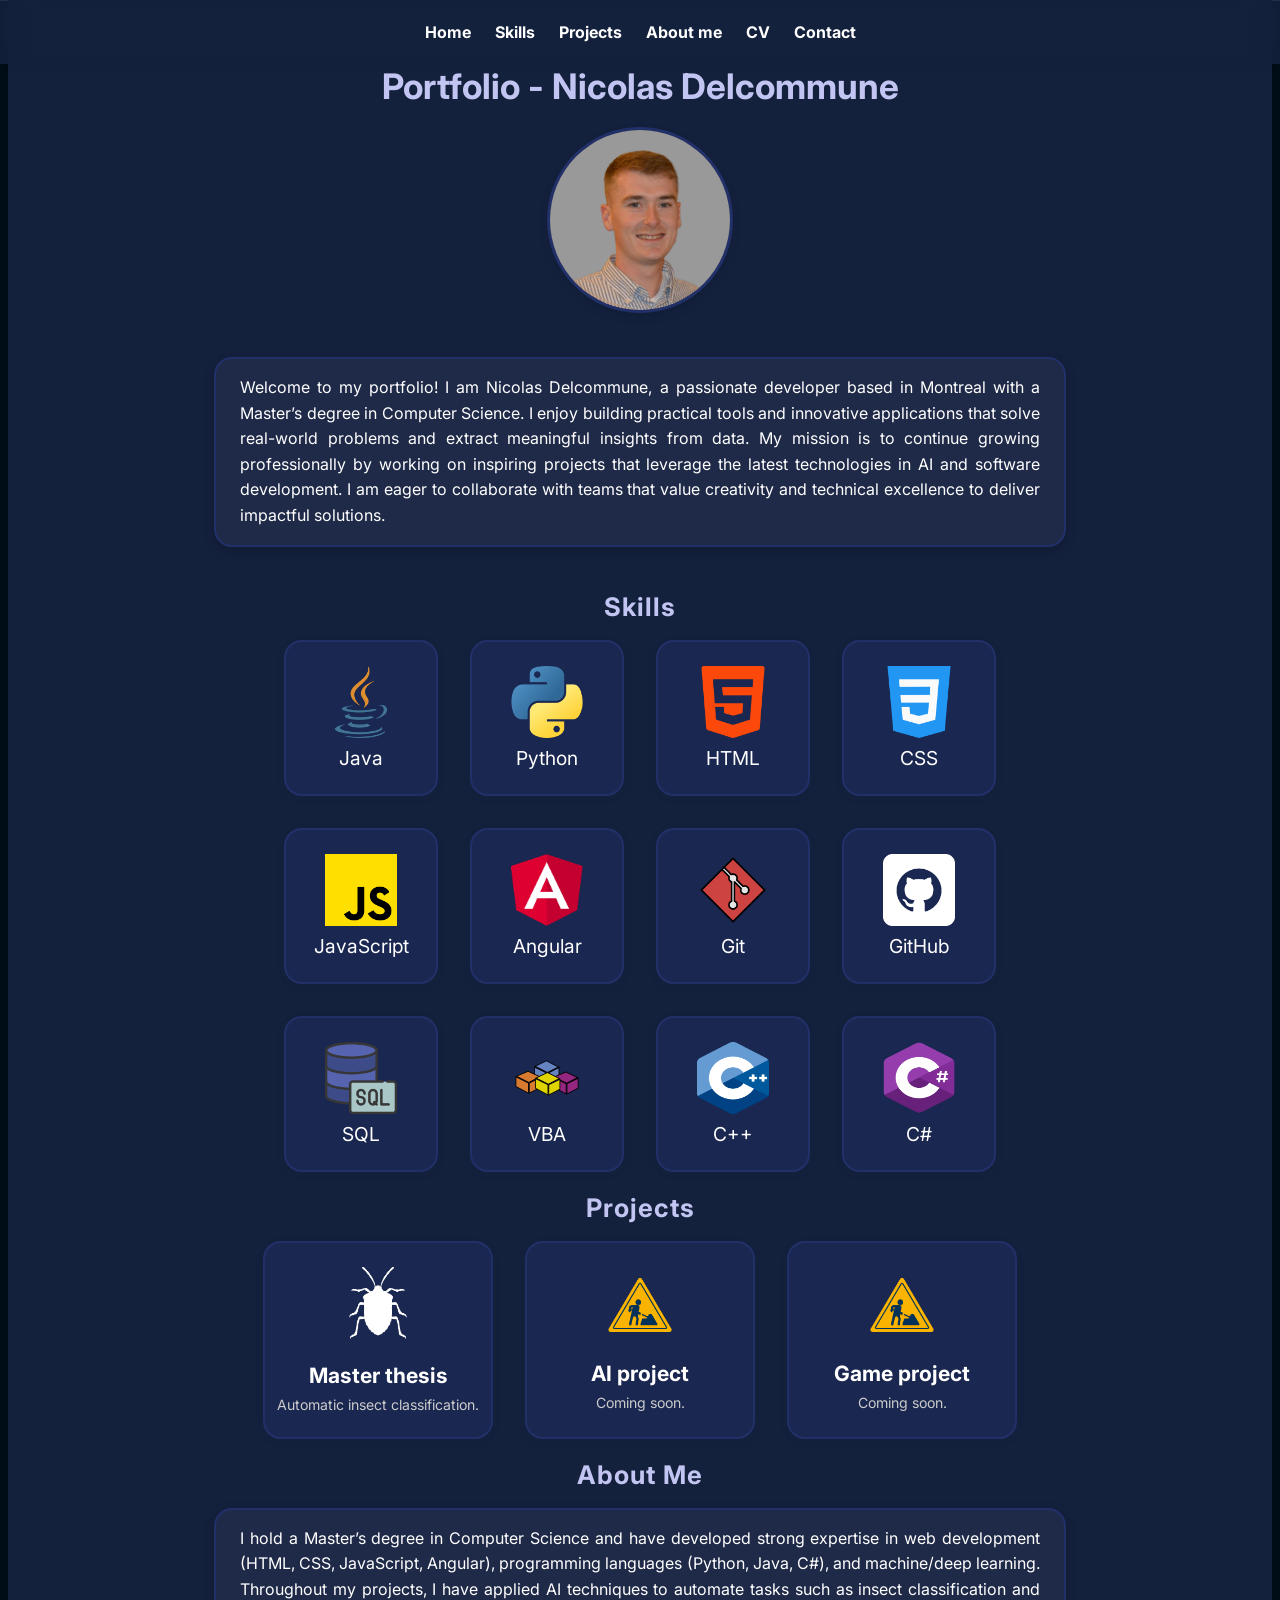
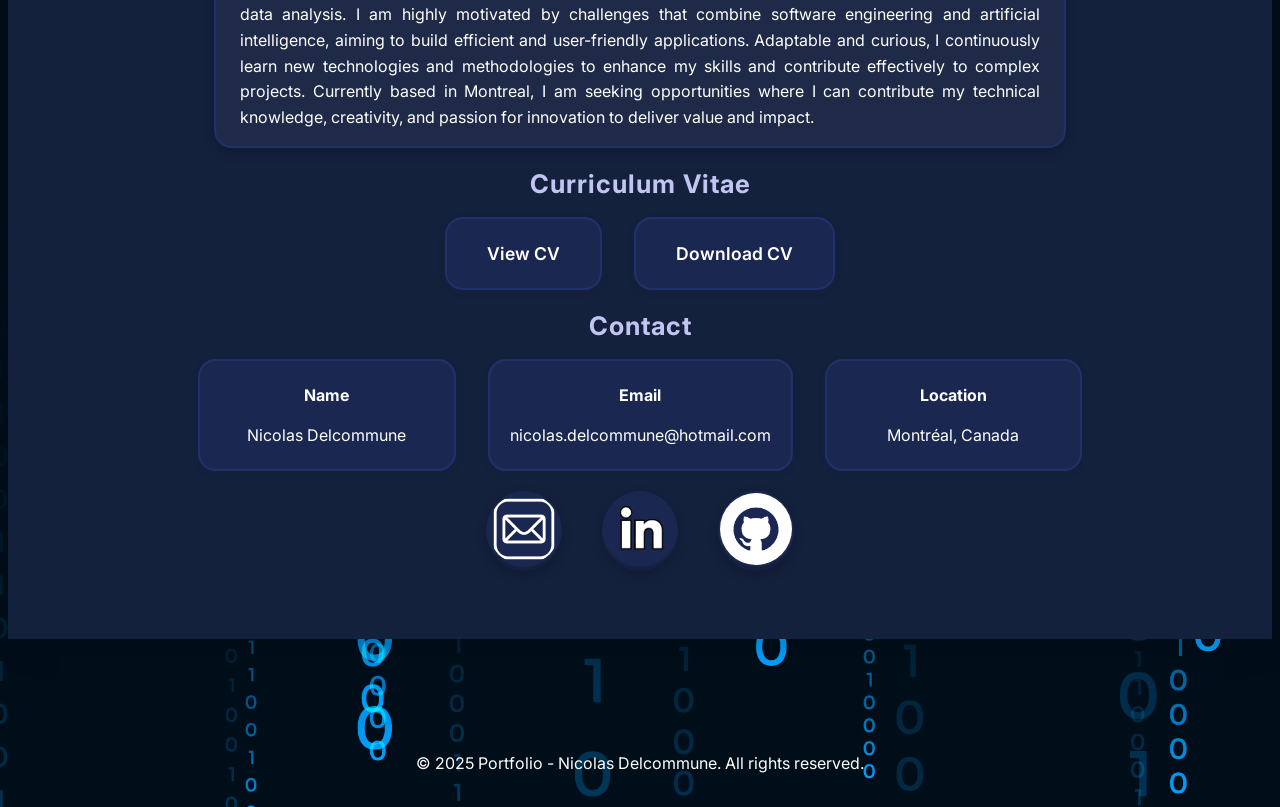
==== index.html @ 07077e5b "ok" ====
<!DOCTYPE html>
<html lang="en">
<head>
    <meta charset="UTF-8">
    <meta name="viewport" content="width=device-width, initial-scale=1.0">
    <title>Portfolio - Nicolas Delcommune</title>
    <link rel="stylesheet" href="styles/main.css">
</head>
<body>
  <div class="main-bg">
    <header>
        <nav>
            <ul>
                <li><a href="#home">Home</a></li>
                <li><a href="#skills">Skills</a></li>
                <li><a href="#projects">Projects</a></li>
                <li><a href="#about_me">About me</a></li>
                <li><a href="#cv">CV</a></li>
                <li><a href="#contact">Contact</a></li>
            </ul>
        </nav>
        <div class="header-spacer"></div>
    </header>

    <section id="home">
        <div class="main-title">
            Portfolio - Nicolas Delcommune
        </div>
        <div class="profile-photo">
                <img src="assets/Photo_CV_cropped.png" alt="My Photo">
            </div>
        <div class="home-content">
            <p>Welcome to my portfolio! I am Nicolas Delcommune, 
                a passionate developer based in Montreal with a Master’s degree in Computer Science. 
                I enjoy building practical tools and innovative applications 
                that solve real-world problems and extract meaningful insights from data.
                My mission is to continue growing professionally by working on inspiring projects that leverage 
                the latest technologies in AI and software development. I am eager to collaborate with teams that
                 value creativity and technical excellence to deliver impactful solutions.</p>
        </div>
    </section>

    <section id="skills">
        <h2>Skills</h2>
        <ul id="skills-content">
            <li>
                <img src="assets/logos/java.png" alt="Java" class="skill-logo" />
                Java
            </li>
            <li>
                <img src="assets/logos/python.png" alt="Python" class="skill-logo" />
                Python
            </li>
            <li>
                <img src="assets/logos/html-5.png" alt="HTML5" class="skill-logo" />
                HTML
            </li>
            <li>
                <img src="assets/logos/css-3.png" alt="CSS3" class="skill-logo" />
                CSS
            </li>
            <li>
                <img src="assets/logos/js.png" alt="JavaScript" class="skill-logo" />
                JavaScript
            </li>
            <li>
                <img src="assets/logos/angular.png" alt="Angular" class="skill-logo" />
                Angular
            </li>
            <li>
                <img src="assets/logos/gite.png" alt="Git" class="skill-logo" />
                Git
            </li>
            <li>
                <img src="assets/logos/github.png" alt="GitHub" class="skill-logo" />
                GitHub
            </li>
            <li>
                <img src="assets/logos/serveur-sql.png" alt="SQL" class="skill-logo" />
                SQL
            </li>
            <li>
                <img src="assets/logos/vba.svg" alt="VBA" class="skill-logo" />
                VBA
            </li>
            <li>
                <img src="assets/logos/c++.png" alt="C++" class="skill-logo" />
                C++
            </li>
            <li>
                <img src="assets/logos/csharp.png" alt="C#" class="skill-logo" />
                C#
            </li>
            <!-- <li>
                <img src="assets/logos/android.png" alt="Android Studio" class="skill-logo" />
                Android Studio
            </li> -->
        </ul>
    </section>  

    <section id="projects">
        <h2>Projects</h2>
        <ul id="projects-list-content">
            <li><a href="assets/Master thesis.pdf" target="_blank">
                <img src="assets/logos/insecte.png" alt="Projet 1" class="skill-logo" />
                <div class="project-title">Master thesis</div>
                <div class="project-desc">Automatic insect classification.</div>
                </a>
            </li>
            <li>
                <img src="assets/logos/travaux.png" alt="Projet 2" class="skill-logo" />
                <div class="project-title">AI project</div>
                <div class="project-desc">Coming soon.</div>
            </li>
            <li>
                <img src="assets/logos/travaux.png" alt="Projet 3" class="skill-logo" />
                <div class="project-title">Game project</div>
                <div class="project-desc">Coming soon.</div>
            </li>
        </ul>
    </section>

    <section id="about_me">
        <h2>About Me</h2>
        <div class="about-me-content">
            <p> I hold a Master’s degree in Computer Science and have developed strong expertise in 
                web development (HTML, CSS, JavaScript, Angular), programming languages (Python, Java, C#),
                 and machine/deep learning. Throughout my projects, I have applied AI techniques to 
                 automate tasks such as insect classification and data analysis.
                 I am highly motivated by challenges that combine software engineering and artificial 
                 intelligence, aiming to build efficient and user-friendly applications. Adaptable and 
                 curious, I continuously learn new technologies and methodologies to enhance my skills
                  and contribute effectively to complex projects.
                  Currently based in Montreal, I am seeking opportunities where I can contribute my 
                  technical knowledge, creativity, and passion for innovation to deliver value and impact.
            </p>
        </div>
    </section>

    <section id="cv">
        <h2>Curriculum Vitae</h2>
        <div class="cv-buttons">
            <a href="assets/cv.pdf" target="_blank" class="cv-btn">
                View CV
            </a>
            <a href="assets/cv.pdf" download class="cv-btn">
                Download CV
            </a>
        </div>
    </section>

    <section id="contact">
        <h2>Contact</h2>
 <!-- <li><strong>LinkedIn:</strong> <a href="https://linkedin.com/in/nicolas-delcommune" target="_blank">Linkedin</a></li> -->

            <ul id="contact-content">
                <li><strong>Name</strong><br/> Nicolas Delcommune</li>
                <li><strong>Email</strong><br/> nicolas.delcommune@hotmail.com</li>
                <li><strong>Location</strong><br/> Montréal, Canada</li>
            </ul>
             <ul id="contact-icons">
            <li>
                <a href="mailto:nicolas.delcommune@hotmail.com" target="_blank" rel="noopener noreferrer">
                    <img src="assets/logos/mail.png" alt="Send an email" class="icon-button" />
                </a>
            </li>
            <li>
                <a href="https://www.linkedin.com/in/nicolas-delcommune" target="_blank" rel="noopener noreferrer">
                    <img src="assets/logos/linkedin.webp" alt="LinkedIn Profile" class="icon-button" />
                </a>
            </li>
            <li>
                <a href="https://github.com/ton-github" target="_blank" rel="noopener noreferrer" onclick="alert('My Github is coming soon!'); return false;">
                    <img src="assets/logos/github.png" alt="GitHub Profile" class="icon-button" />
                </a> 
            </li>
        </ul>
        </div>
    </section>

    <footer>
        <p>&copy; 2025 Portfolio - Nicolas Delcommune. All rights reserved.</p>
    </footer>

    <script src="scripts/main.js"></script>
  </div>
</body>
</html>
---- styles/main.css ----
@import url('https://fonts.googleapis.com/css2?family=Inter:wght@400;700&display=swap');

html {
    height: 100%;
    background: rgba(20, 33, 61, 0.85);
}
body {
    min-height: 100vh;
    background: url('../assets/fond_bi.jpg') center center repeat-y;
    background-size: cover;
    color: #fff;
    font-family: 'Inter', Arial, sans-serif;
    margin: 0;
    padding: 0;
    position: relative;
}

header {
    position: fixed;
    top: 0;
    left: 50%;
    transform: translateX(-50%);
    width: 100%;
    background: rgba(20, 33, 61, 0.85);
    color: #fff;
    z-index: 1000;
    box-shadow: 0 2px 8px rgba(0,0,0,0.05);
    display: flex;
    flex-direction: row;
    align-items: center;
    justify-content: center; 
    padding: 0 32px;
    min-height: 64px;
    backdrop-filter: blur(12px);
    -webkit-backdrop-filter: blur(12px);
    transition: background 0.3s;
}

header h1 {
    margin: 0;
    padding: 16px 0;
    font-size: 1.5em;
    text-align: left;            
    width: auto;               
}
.header-spacer {
    flex: 1;
}

nav {
    display: flex;
    justify-content: center;
    width: 100%;
}

nav ul {
    list-style: none;
    margin: 0;
    padding: 0;
    display: flex;
    align-items: center;
    justify-content: center;
    width: 100%;
}

nav ul li {
    margin: 0 12px;
}

nav ul li a {
    color: #fff;
    text-decoration: none;
    font-weight: bold;
    padding: 8px 0;
    transition: border-bottom 0.2s;
    border-bottom: 2px solid transparent;
}

nav ul li a:hover {
    border-bottom: 2px solid #fff;
}

body > *:not(header) {
    margin-top: 80px;
}


.main-title {
    font-size: 2.2em;
    font-weight: 700;
    color: #c2c5f1;
    text-align: center;
    margin-top: 65px;
}



.profile-photo {
  display: flex;
  justify-content: center;
  margin: 20px 0;
}

.profile-photo img {
  width: 180px;
  height: 180px;
  object-fit: cover;
  border-radius: 50%;
  border: 3px solid #22306a; /* Couleur du cadre */
  box-shadow: 0 4px 10px rgba(0, 0, 0, 0.1);
}

.home-content {
    max-width: 800px;
    padding: 0 24px;
    text-align: justify;
    line-height: 1.6;
    background-color: #1f2a48;  /* Couleur de fond du cadre */
    border-radius: 18px;
    border: 2px solid #22306a;  /* Couleur de la bordure */
    box-shadow: 0 4px 12px rgba(0,0,0,0.2);
    margin: 24px 0;
}

/* Titres de section */
section h2 {
    color: #c2c5f1;
    margin-top: 0;
    font-size: 1.6em;           /* plus grand */
    border-bottom: none;         /* on va utiliser une vraie séparation de section */
    padding-bottom: 0;
    margin-bottom: 18px;
    text-align: center;
    font-weight: 700;
    letter-spacing: 1px;

}

/* Centrer le contenu des sections */
section {
    display: flex;
    flex-direction: column;
    align-items: center;
    justify-content: center;
    text-align: center;
    scroll-margin-top: 90px; /* adapte à la hauteur réelle de ta barre */
    margin-bottom: 20px; /* espace entre les sections */
}

/* Footer */
footer {
    text-align: center;
    padding: 18px 0;
    color: #fff;
    background: transparent;
    font-size: 1em;
}

/* Responsive */
@media (max-width: 700px) {
    header h1 {
        display: block;
        padding: 12px;
        font-size: 1.1em;
    }
    nav ul {
        flex-direction: column;
        align-items: flex-start;
    }
    nav ul li {
        margin: 6px 0;
    }
}

/* Skills en grille de 3 */
#skills-content {
    display: grid;
    grid-template-columns: repeat(4, 1fr); /* 4 par ligne */
    gap: 32px 16px;
    padding: 0;
    margin: 0 auto;
    max-width: 900px; /* élargir si besoin */
}

#skills-content li {
    display: flex;
    flex-direction: column;
    align-items: center;
    justify-content: center;
    list-style: none;
    font-size: 1.2em;
    background: #1a2750;           /* bleu légèrement plus clair */
    border: 2px solid #22306a;     /* bleu-gris pour le cadre */
    border-radius: 18px;
    box-shadow: 0 2px 8px rgba(20,33,61,0.08);
    padding: 24px 0;
    margin: 0 8px;
    transition: transform 0.15s, box-shadow 0.15s;
    width: 150px;            /* largeur fixe pour les éléments */
}

#skills-content li:hover {
    transform: translateY(-4px) scale(1.04);
    box-shadow: 0 6px 18px rgba(20,33,61,0.18);
    border-color: #fca311; /* effet orange au hover */
}

.skill-logo {
    width: 72px;                 /* Plus grand */
    height: 72px;
    margin-right: 0;
    margin-bottom: 8px;          /* Espace entre image et texte */
}

/* Grille pour les projets */
#projects-list-content {
    display: grid;
    grid-template-columns: repeat(3, 1fr); /* 3 par ligne */
    gap: 32px 16px;
    padding: 0;
    margin: 0 auto;
    max-width: 900px;
}

#projects-list-content li {
    display: flex;
    flex-direction: column;
    align-items: center;
    justify-content: center;
    list-style: none;
    font-size: 1.1em;
    background: #1a2750;
    border: 2px solid #22306a;
    border-radius: 18px;
    box-shadow: 0 2px 8px rgba(20,33,61,0.08);
    padding: 24px 0;
    margin: 0 8px;
    transition: transform 0.15s, box-shadow 0.15s;
}

#projects-list-content li:hover {
    transform: translateY(-4px) scale(1.04);
    box-shadow: 0 6px 18px rgba(20,33,61,0.18);
    border-color: #fca311;
}

.project-title {
    font-weight: bold;
    margin-top: 12px;
    color: #fff;
    font-size: 1.2em;
}

.project-desc {
    color: #ccc;
    margin-top: 8px;
    font-size: 0.8em;
    padding: 0 12px;
    text-align: center;
}


.about-me-content {
    max-width: 800px;
    padding: 0 24px;
    text-align: justify;
    line-height: 1.6;
    background-color: #1f2a48;  /* Couleur de fond du cadre */
    border-radius: 18px;
    border: 2px solid #22306a;  /* Couleur de la bordure */
    box-shadow: 0 4px 12px rgba(0,0,0,0.2);
}

.cv-buttons {
    display: flex;
    gap: 32px;
    justify-content: center;
}

.cv-btn {
    display: flex;
    align-items: center;
    justify-content: center;
    background: #1a2750;
    border: 2px solid #22306a;
    border-radius: 18px;
    color: #fff;
    font-size: 1.1em;
    font-weight: 600;
    padding: 24px 40px;
    text-decoration: none;
    box-shadow: 0 2px 8px rgba(20,33,61,0.08);
    transition: transform 0.15s, box-shadow 0.15s, border-color 0.15s;
}

.cv-btn:hover {
    transform: translateY(-4px) scale(1.04);
    box-shadow: 0 6px 18px rgba(20,33,61,0.18);
    border-color: #fca311;
    color: #fca311;
}

.main-bg {
    max-width: 1200px;
    margin: 0 auto;
    background: #14213d;
    box-shadow: 0 4px 32px rgba(0,0,0,0.18);
    padding: 0 32px 32px 32px;
    position: relative;
    z-index: 2;
}



/* Grille pour les projets */
#contact-content {
    display: grid;
    grid-template-columns: repeat(3, 1fr); /* 3 par ligne */
    gap: 32px 16px;
    padding: 0;
    margin: 0 auto;
    max-width: 900px;
}

#contact-content li {
    display: flex;
    flex-direction: column;
    align-items: center;
    justify-content: center;
    list-style: none;
    font-size: 1em;
    background: #1a2750;
    border: 2px solid #22306a;
    border-radius: 18px;
    box-shadow: 0 2px 8px rgba(20,33,61,0.08);
    padding: 24px 20px;
    margin: 0 8px;
    transition: transform 0.15s, box-shadow 0.15s;
}

#contact-content li:hover {
    transform: translateY(-4px) scale(1.04);
    box-shadow: 0 6px 18px rgba(20,33,61,0.18);
    border-color: #fca311;
}

.contact-title {
    font-weight: bold;
    margin-top: 12px;
    color: #fff;
    font-size: 1.2em;
}

.contact-desc {
    color: #ccc;
    margin-top: 8px;
    font-size: 0.8em;
    padding: 0 12px;
    text-align: center;
}

#contact-icons {
    display: flex;
    justify-content: center;
    gap: 40px;
    padding: 0;
    margin-top: 20px;
    list-style: none;
}

#contact-icons li {
    display: flex;
    align-items: center;
    justify-content: center;
    border-radius: 50%;
    overflow: hidden;
    transition: transform 0.2s, box-shadow 0.2s;
    box-shadow: 0 4px 12px rgba(0, 0, 0, 0.2);
}

#contact-icons li:hover {
    transform: scale(1.1);
    box-shadow: 0 8px 24px rgba(0, 0, 0, 0.4);
}

.icon-button {
    width: 72px;
    height: 72px;
    object-fit: cover;
    border-radius: 50%;
    border: 2px solid #1a2750;
    background-color: #1a2750;
    transition: filter 0.3s;
}

.icon-button:hover {
    filter: brightness(1.2);
}

@media (max-width: 700px) {
    #skills-content {
        grid-template-columns: repeat(2, 1fr);
    }
}
@media (max-width: 450px) {
    #skills-content {
        grid-template-columns: 1fr;
    }
}

#projects-list-content li a {
    text-decoration: none;  /* supprime le soulignement */
    color: inherit;         /* garde la couleur du texte d'origine */
}

#projects-list-content li a:hover {
    color: #fca311; /* optionnel : changer la couleur au survol pour un effet */
}
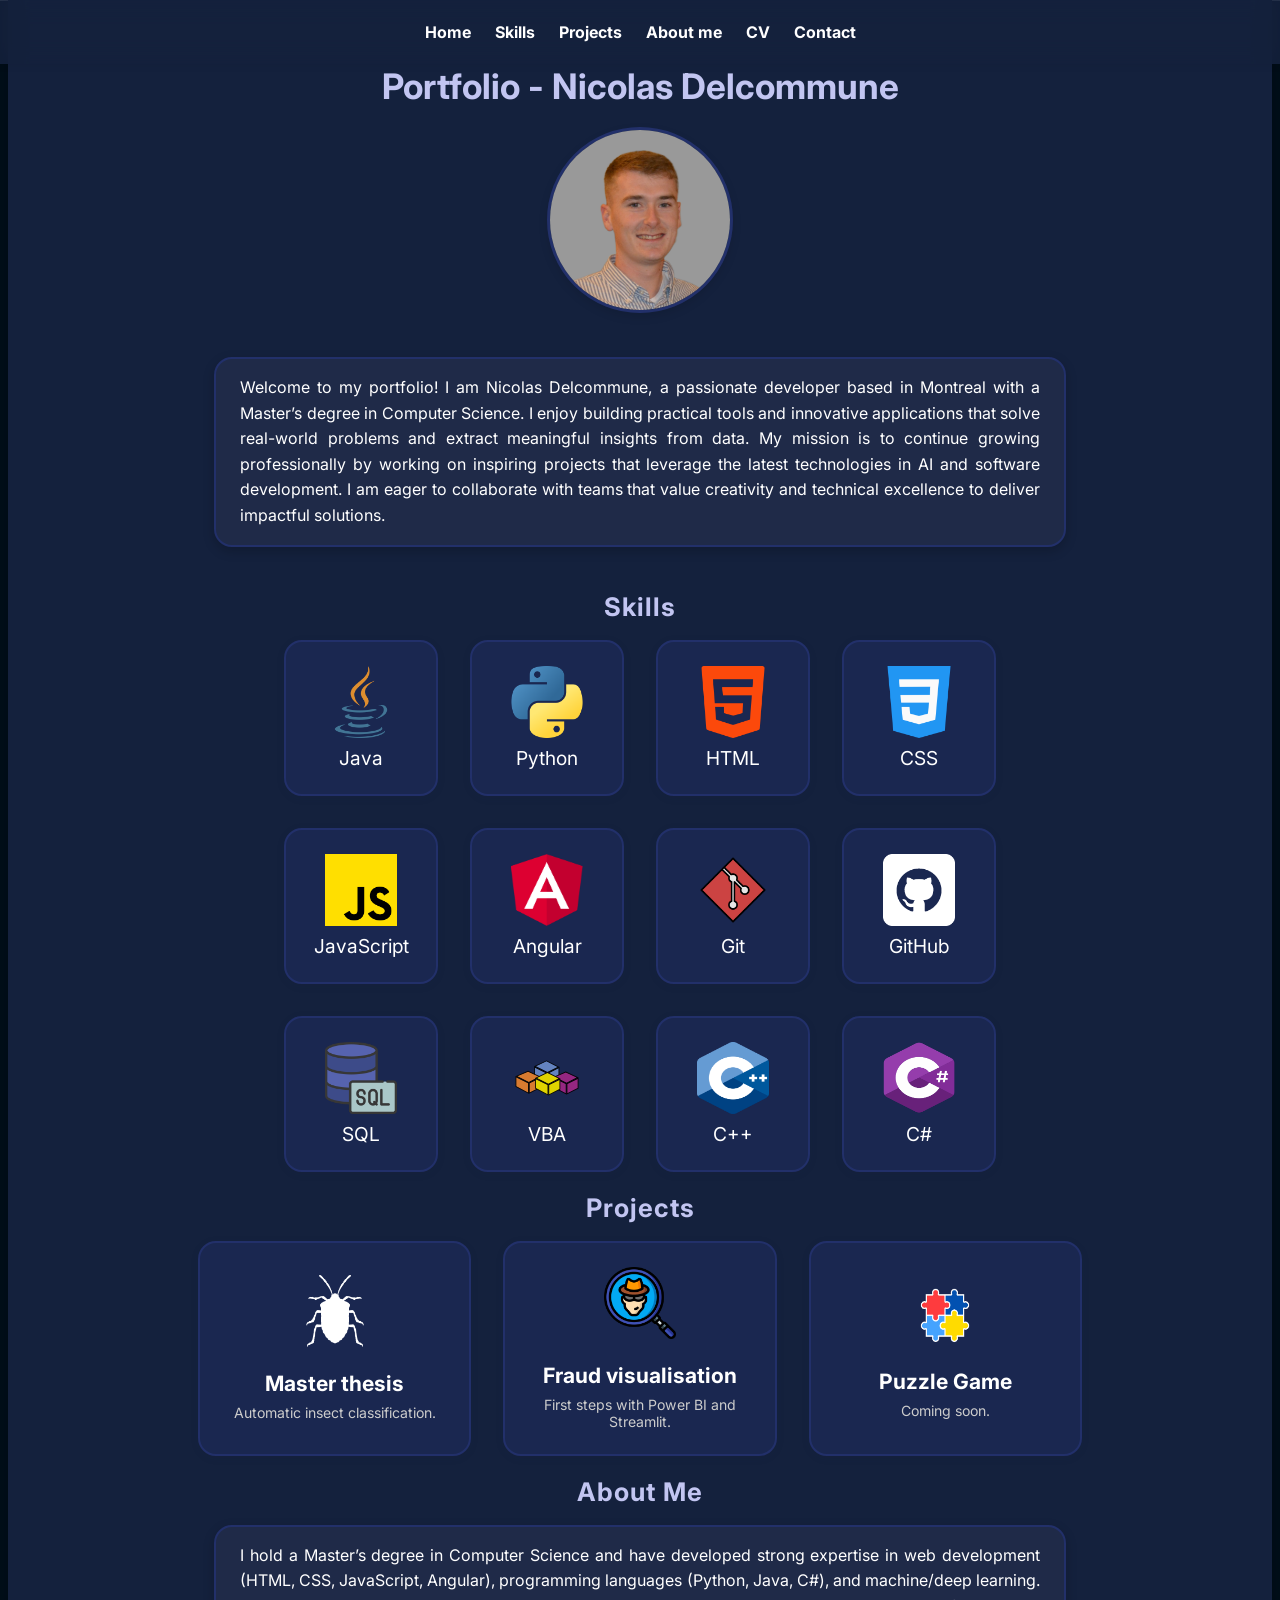
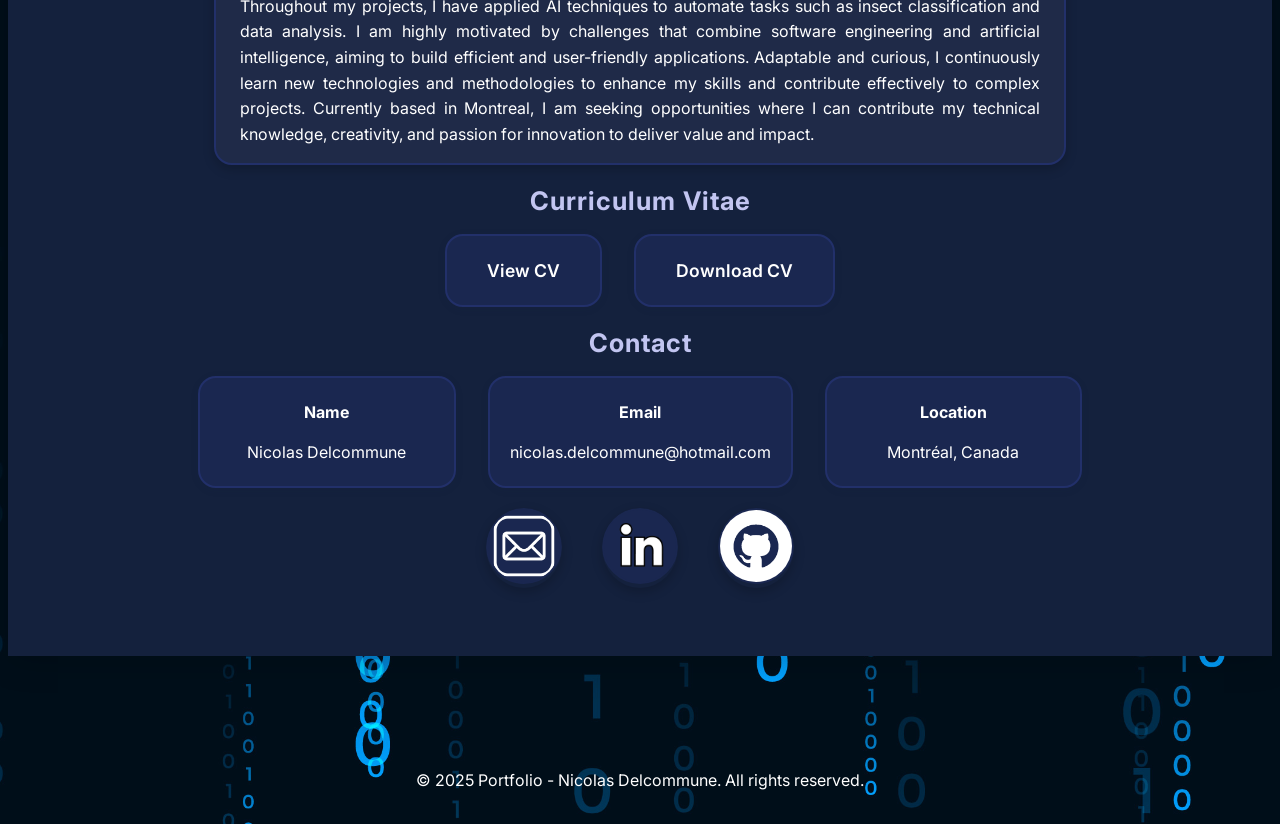
==== commit b5d8a977: "fraud" ====
--- a/index.html
+++ b/index.html
@@ -102,19 +102,20 @@
         <h2>Projects</h2>
         <ul id="projects-list-content">
             <li><a href="assets/Master thesis.pdf" target="_blank">
-                <img src="assets/logos/insecte.png" alt="Projet 1" class="skill-logo" />
+                <img src="assets/logos/insecte.png" alt="Insect classification" class="skill-logo" />
                 <div class="project-title">Master thesis</div>
                 <div class="project-desc">Automatic insect classification.</div>
                 </a>
             </li>
-            <li>
-                <img src="assets/logos/travaux.png" alt="Projet 2" class="skill-logo" />
-                <div class="project-title">AI project</div>
-                <div class="project-desc">Coming soon.</div>
+            <li><a href="https://github.com/Nicolas-Delcommune/analyse_forensique" target="_blank">
+                <img src="assets/logos/fraude.png" alt="Fraud visualisation" class="skill-logo" />
+                <div class="project-title">Fraud visualisation</div>
+                <div class="project-desc">First steps with Power BI and Streamlit.</div>
+                </a>
             </li>
             <li>
-                <img src="assets/logos/travaux.png" alt="Projet 3" class="skill-logo" />
-                <div class="project-title">Game project</div>
+                <img src="assets/logos/puzzle.webp" alt="Puzzle Game" class="skill-logo" />
+                <div class="project-title">Puzzle Game</div>
                 <div class="project-desc">Coming soon.</div>
             </li>
         </ul>
@@ -170,7 +171,7 @@
                 </a>
             </li>
             <li>
-                <a href="https://github.com/ton-github" target="_blank" rel="noopener noreferrer" onclick="alert('My Github is coming soon!'); return false;">
+                <a href="https://github.com/Nicolas-Delcommune" target="_blank" rel="noopener noreferrer">
                     <img src="assets/logos/github.png" alt="GitHub Profile" class="icon-button" />
                 </a> 
             </li>
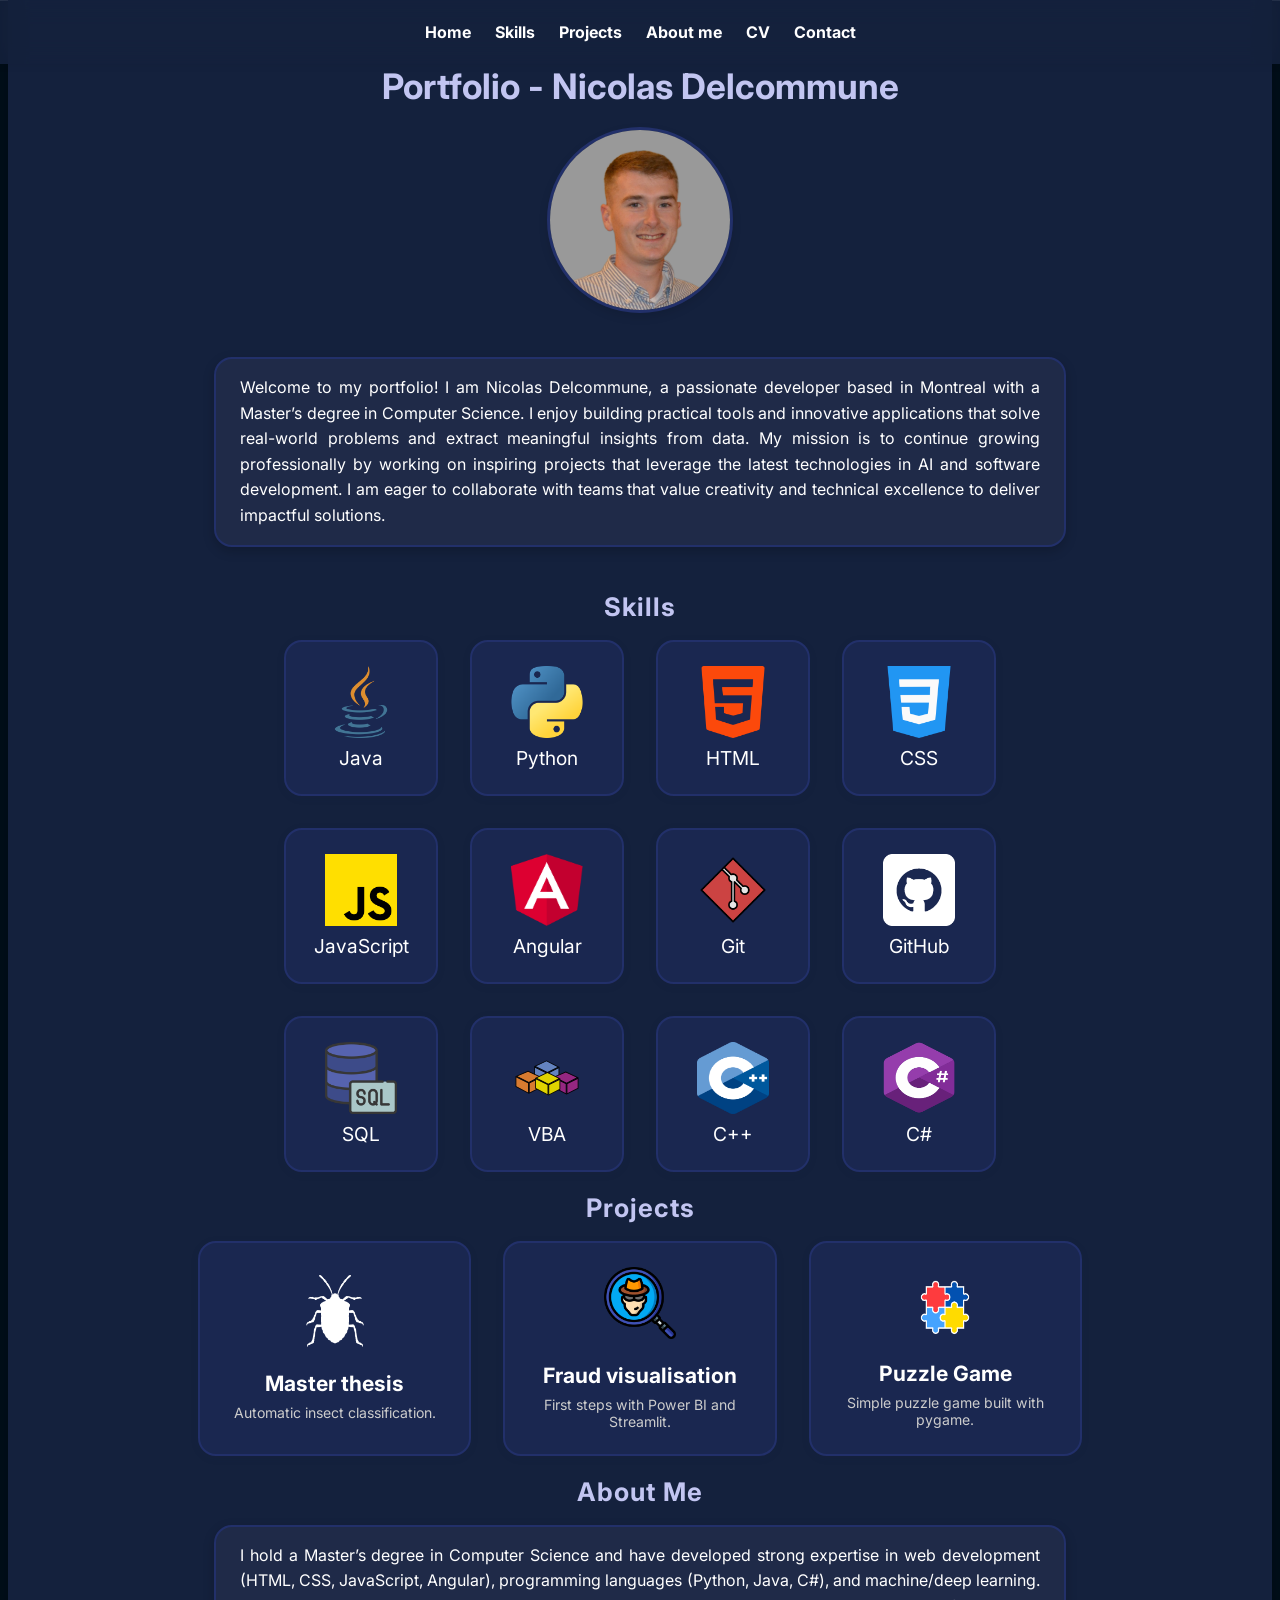
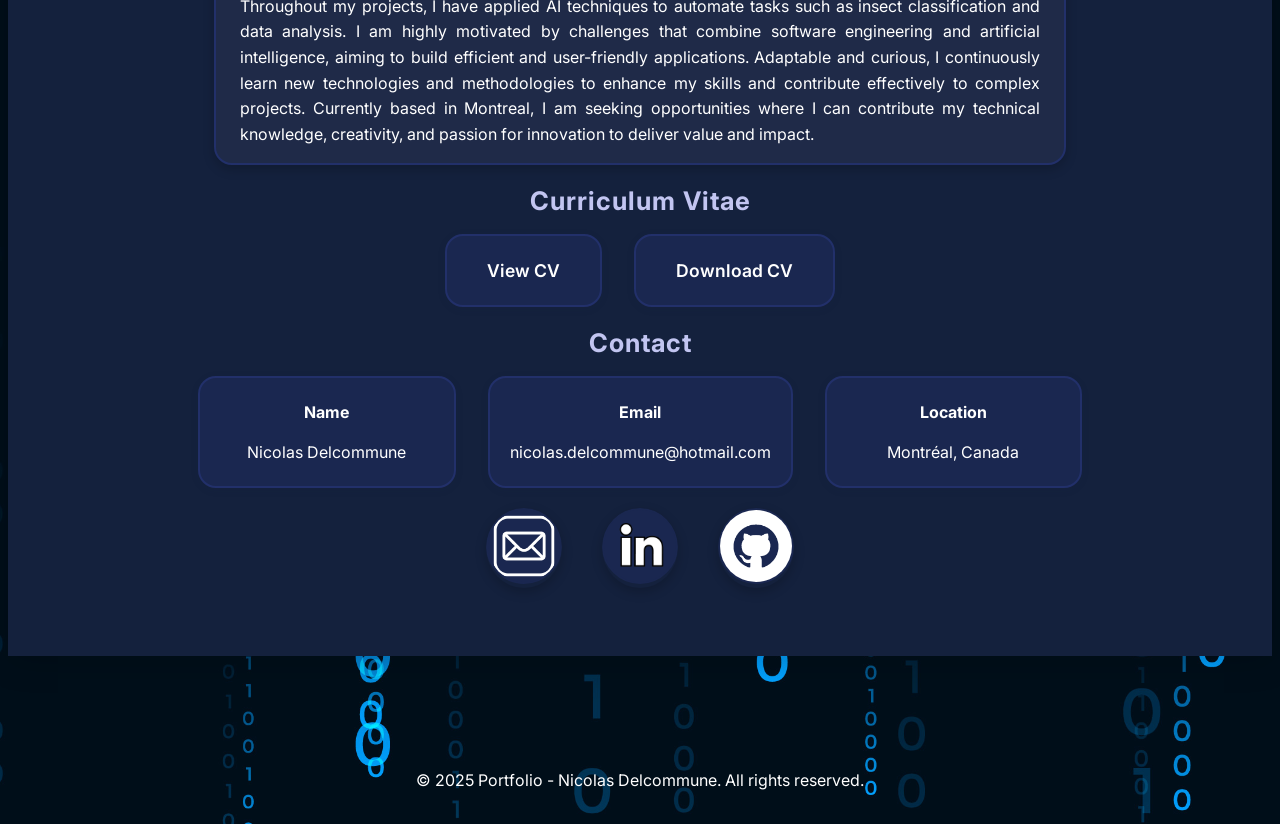
==== commit 37df1021: "puzzle game added" ====
--- a/index.html
+++ b/index.html
@@ -113,10 +113,11 @@
                 <div class="project-desc">First steps with Power BI and Streamlit.</div>
                 </a>
             </li>
-            <li>
+            <li><a href="c:\Users\nicol\Documents\Projets_perso\puzzle_game\assets" target="_blank"></a>
                 <img src="assets/logos/puzzle.webp" alt="Puzzle Game" class="skill-logo" />
                 <div class="project-title">Puzzle Game</div>
-                <div class="project-desc">Coming soon.</div>
+                <div class="project-desc">Simple puzzle game built with pygame.</div>
+                </a>
             </li>
         </ul>
     </section>
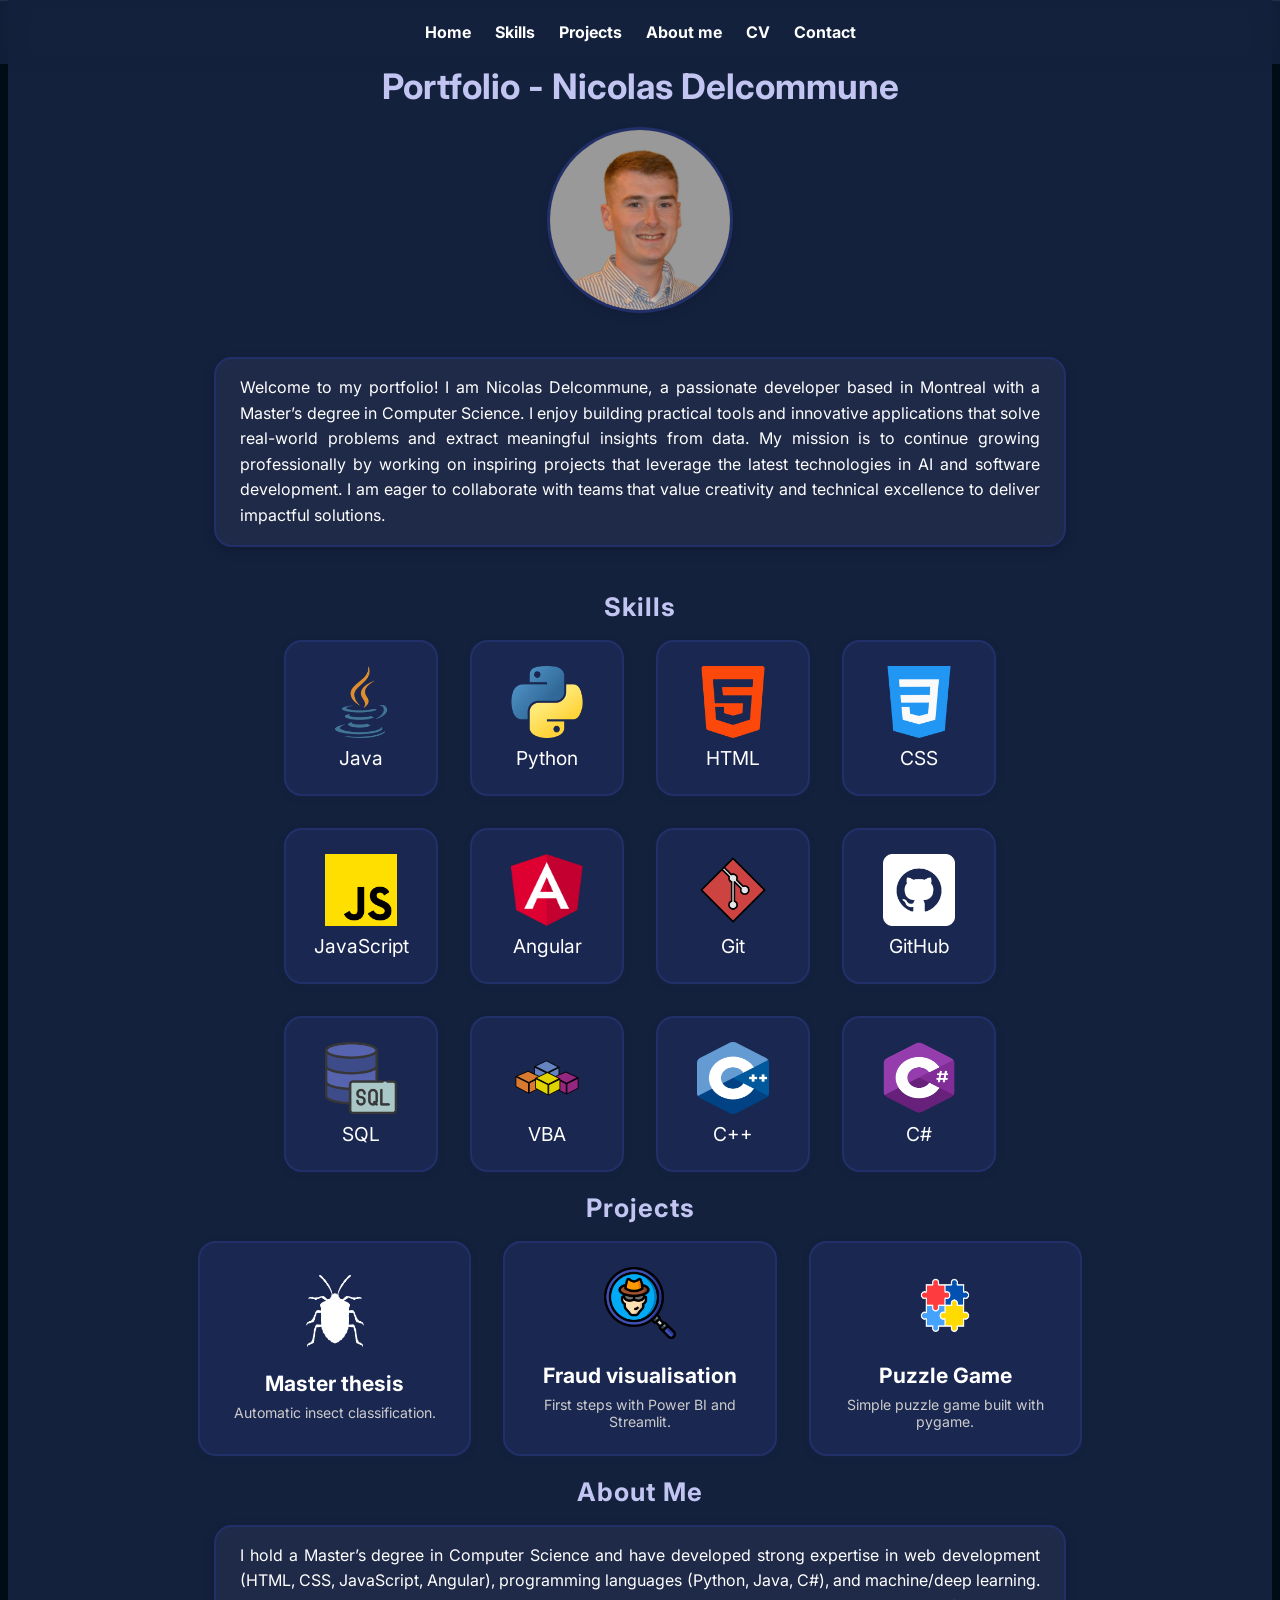
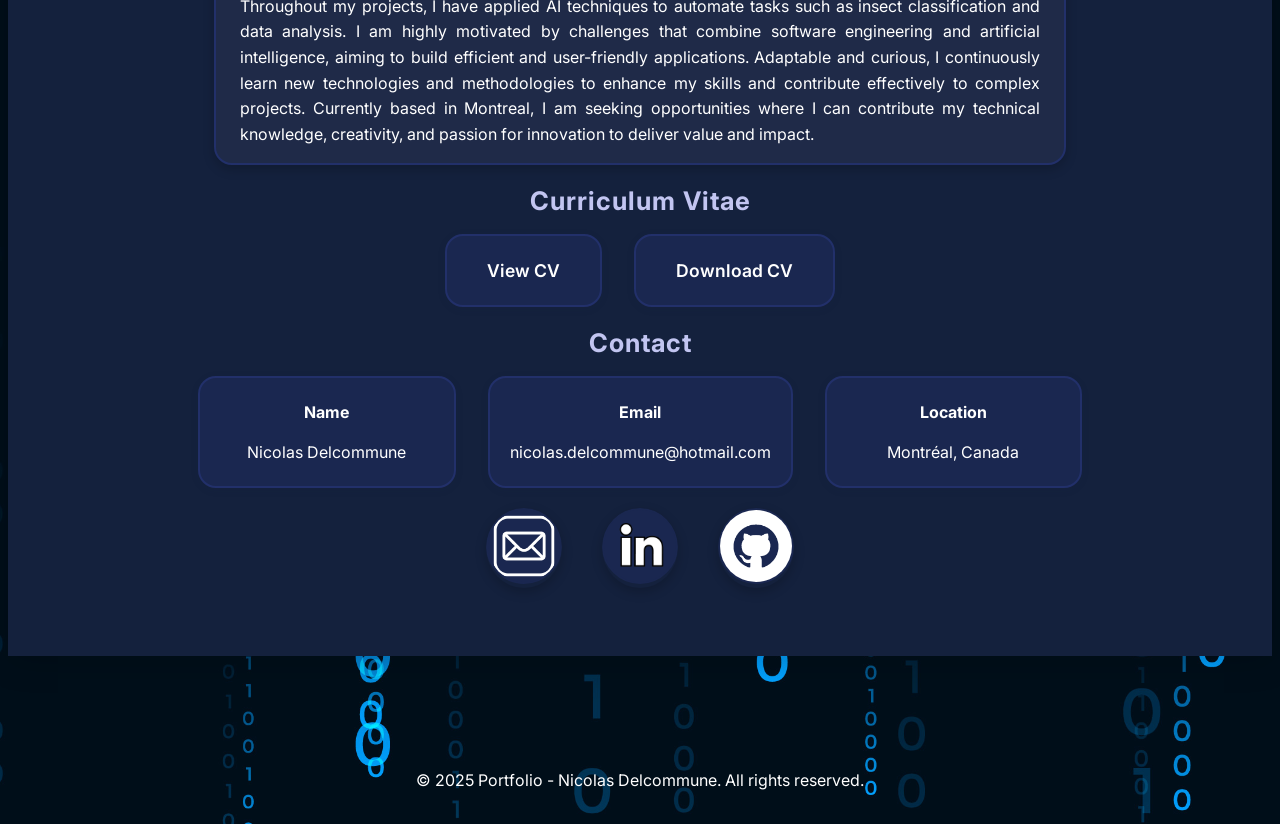
==== commit f8012dfc: "link ok" ====
--- a/index.html
+++ b/index.html
@@ -113,7 +113,7 @@
                 <div class="project-desc">First steps with Power BI and Streamlit.</div>
                 </a>
             </li>
-            <li><a href="c:\Users\nicol\Documents\Projets_perso\puzzle_game\assets" target="_blank"></a>
+            <li><a href="https://github.com/Nicolas-Delcommune/game" target="_blank" rel="noopener noreferrer">
                 <img src="assets/logos/puzzle.webp" alt="Puzzle Game" class="skill-logo" />
                 <div class="project-title">Puzzle Game</div>
                 <div class="project-desc">Simple puzzle game built with pygame.</div>
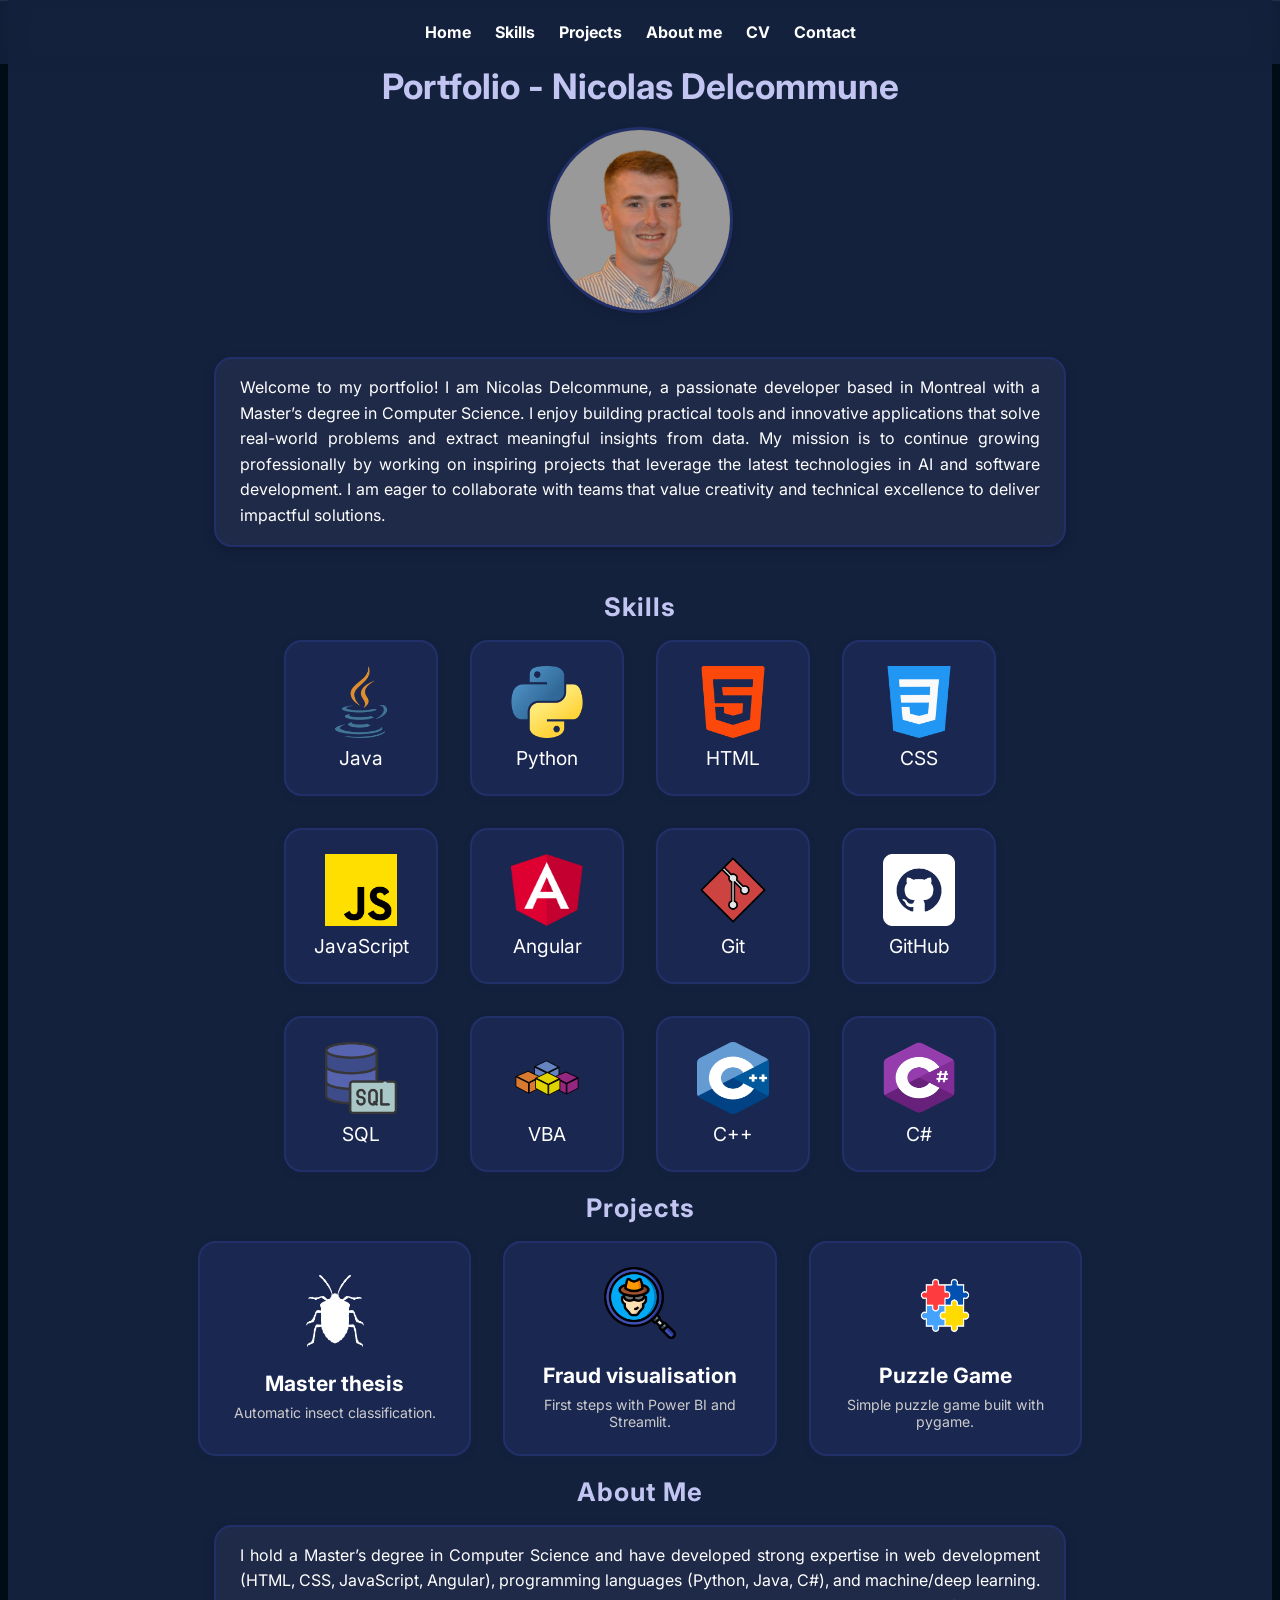
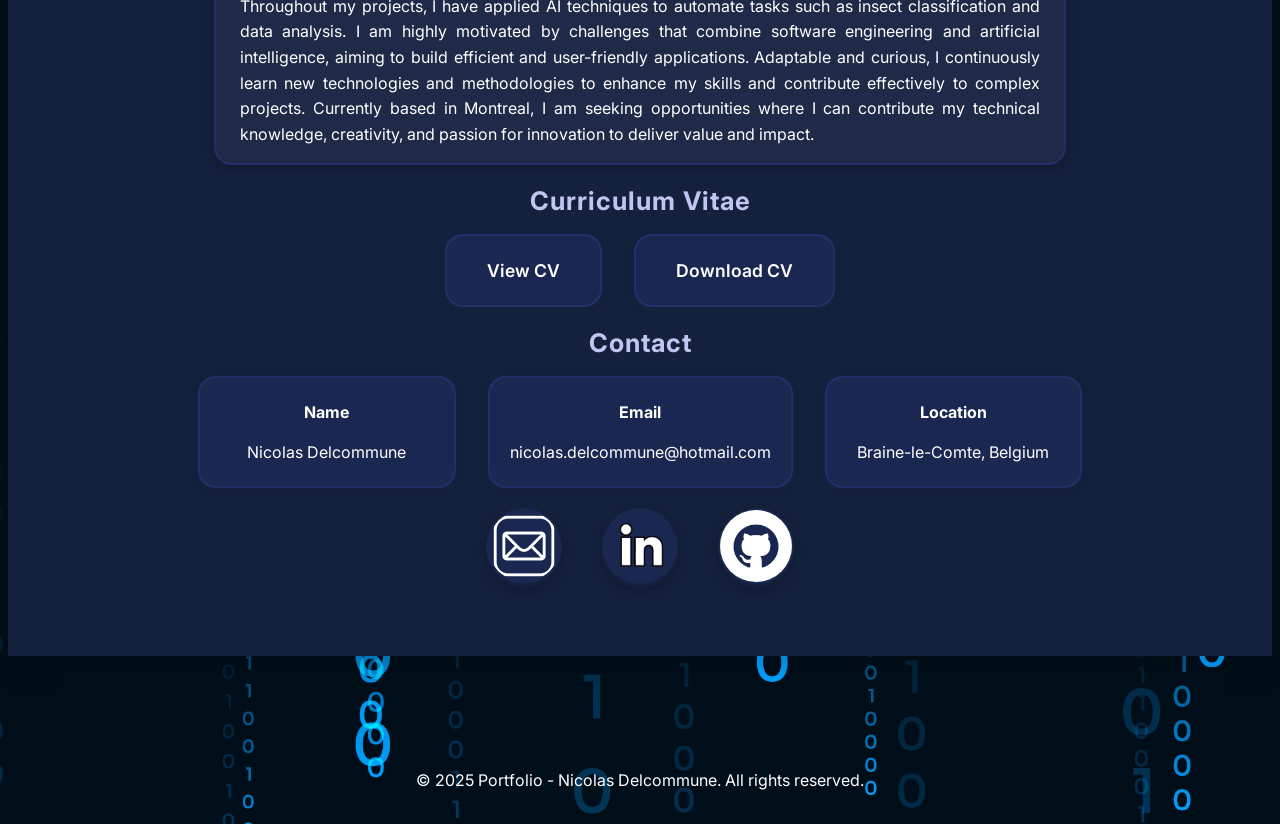
==== commit 3c250962: "update 16-04-26" ====
--- a/index.html
+++ b/index.html
@@ -158,7 +158,7 @@
             <ul id="contact-content">
                 <li><strong>Name</strong><br/> Nicolas Delcommune</li>
                 <li><strong>Email</strong><br/> nicolas.delcommune@hotmail.com</li>
-                <li><strong>Location</strong><br/> Montréal, Canada</li>
+                <li><strong>Location</strong><br/> Braine-le-Comte, Belgium</li>
             </ul>
              <ul id="contact-icons">
             <li>
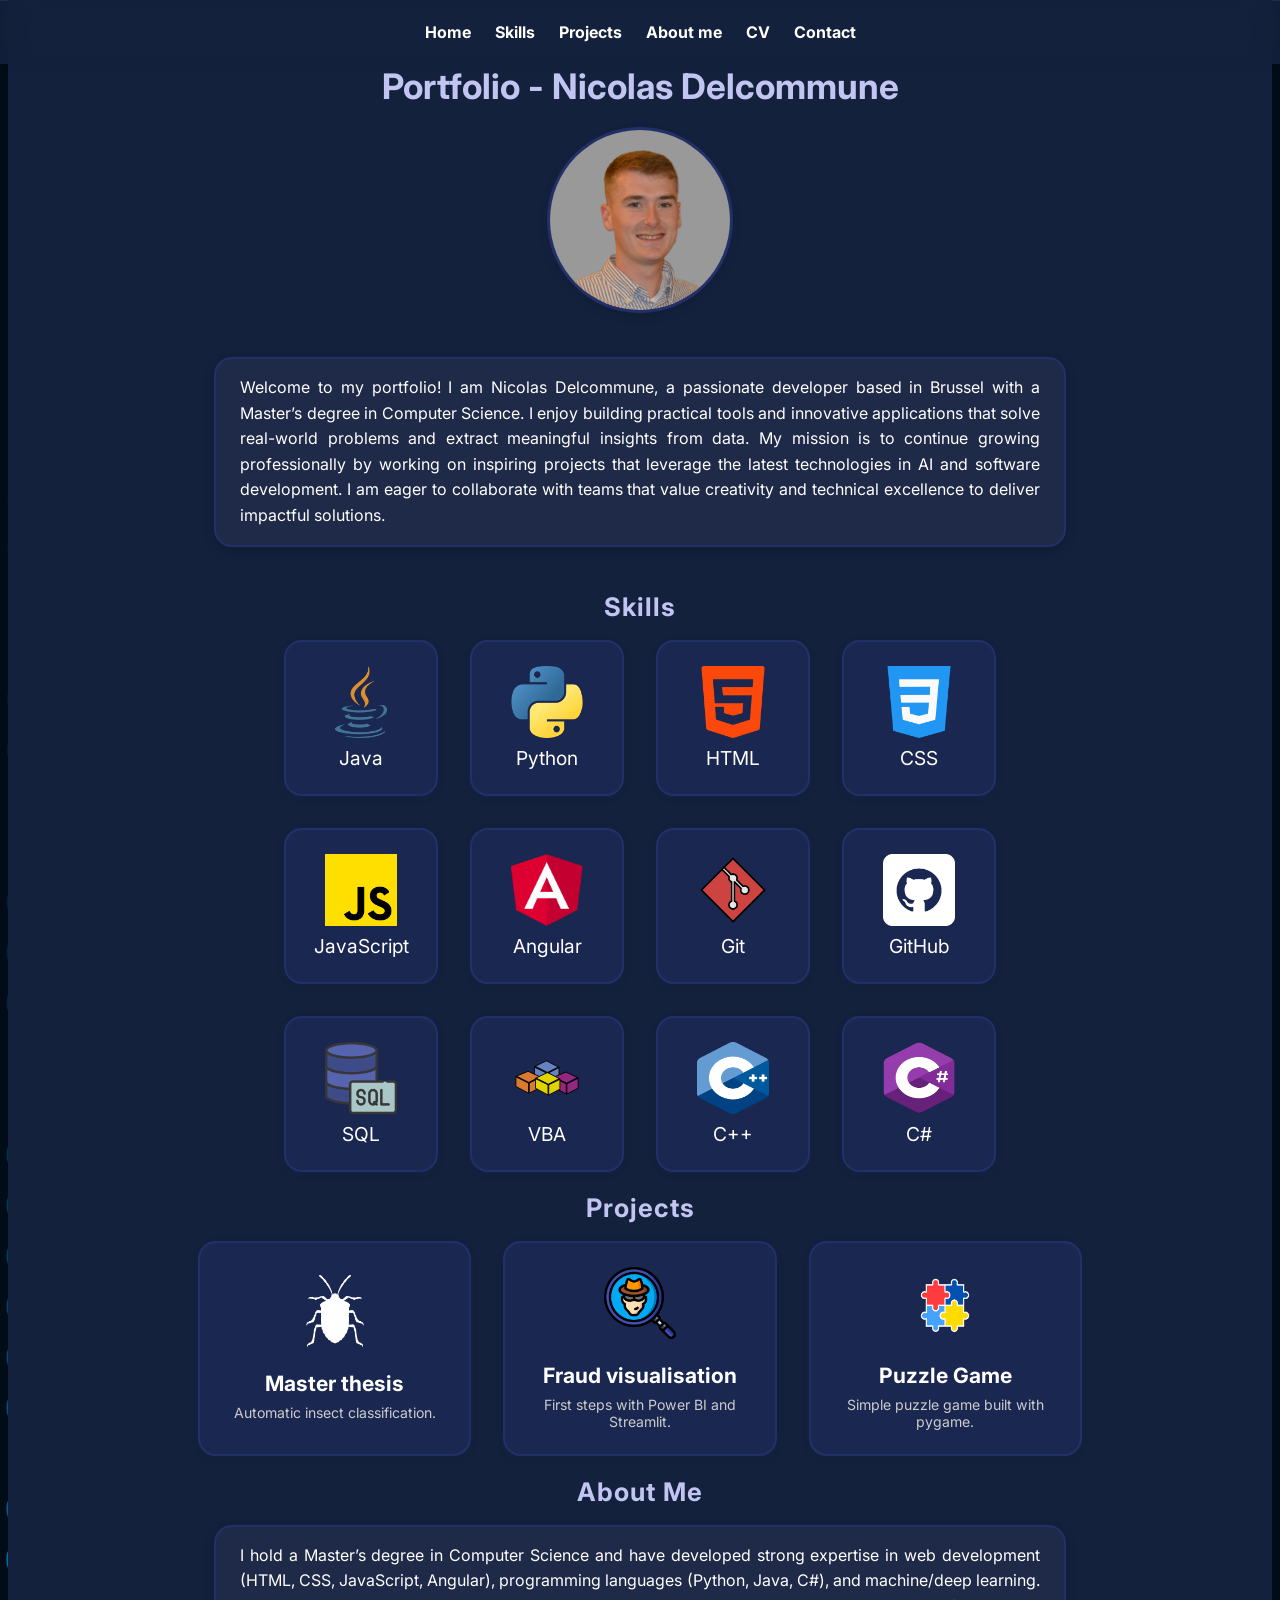
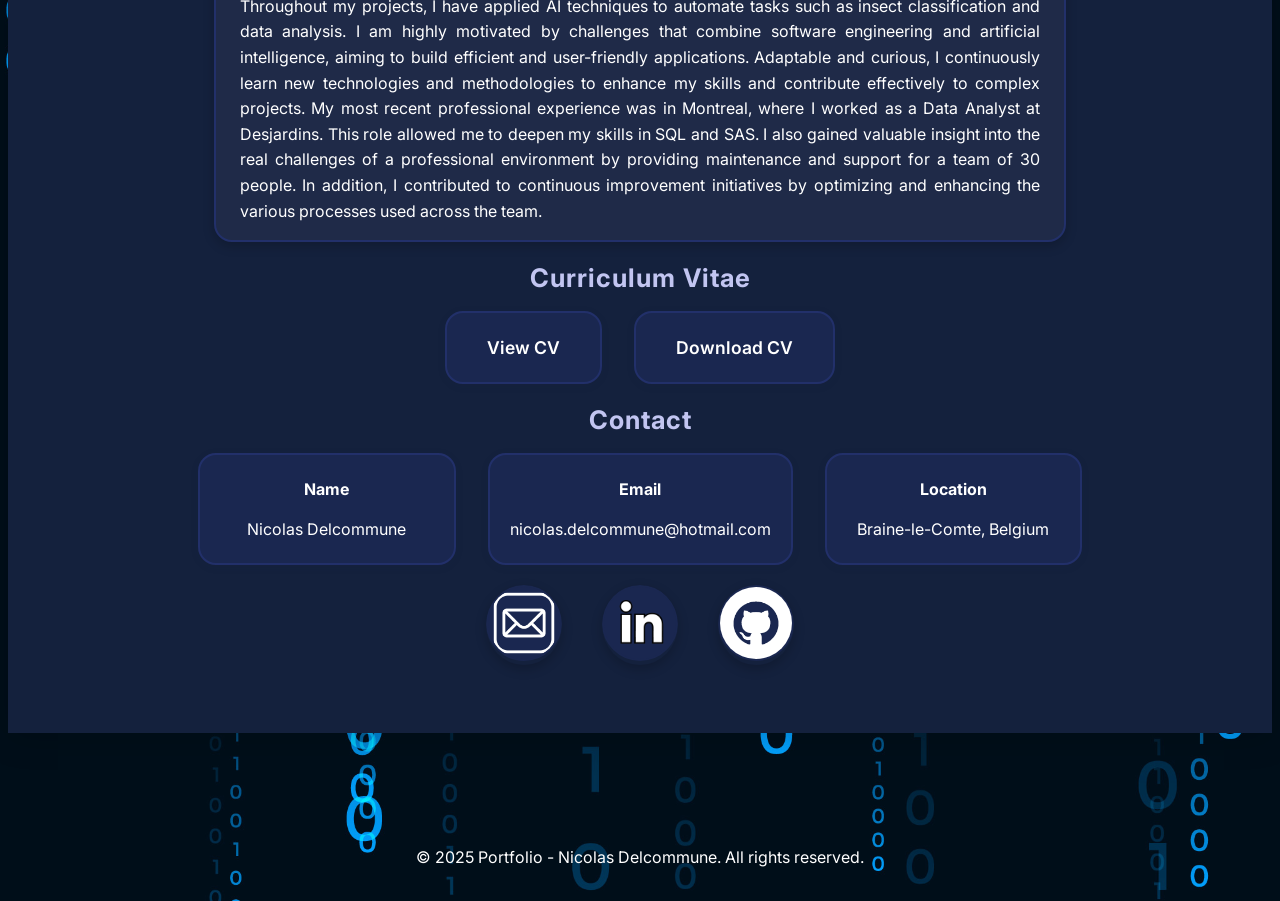
==== commit 5ddf282e: "a" ====
--- a/index.html
+++ b/index.html
@@ -31,7 +31,7 @@
             </div>
         <div class="home-content">
             <p>Welcome to my portfolio! I am Nicolas Delcommune, 
-                a passionate developer based in Montreal with a Master’s degree in Computer Science. 
+                a passionate developer based in Brussel with a Master’s degree in Computer Science. 
                 I enjoy building practical tools and innovative applications 
                 that solve real-world problems and extract meaningful insights from data.
                 My mission is to continue growing professionally by working on inspiring projects that leverage 
@@ -133,8 +133,10 @@
                  intelligence, aiming to build efficient and user-friendly applications. Adaptable and 
                  curious, I continuously learn new technologies and methodologies to enhance my skills
                   and contribute effectively to complex projects.
-                  Currently based in Montreal, I am seeking opportunities where I can contribute my 
-                  technical knowledge, creativity, and passion for innovation to deliver value and impact.
+                  My most recent professional experience was in Montreal, where I worked as a Data Analyst at Desjardins. 
+                  This role allowed me to deepen my skills in SQL and SAS.
+                  I also gained valuable insight into the real challenges of a professional environment by providing maintenance and support for a team of 30 people. 
+                  In addition, I contributed to continuous improvement initiatives by optimizing and enhancing the various processes used across the team.
             </p>
         </div>
     </section>
